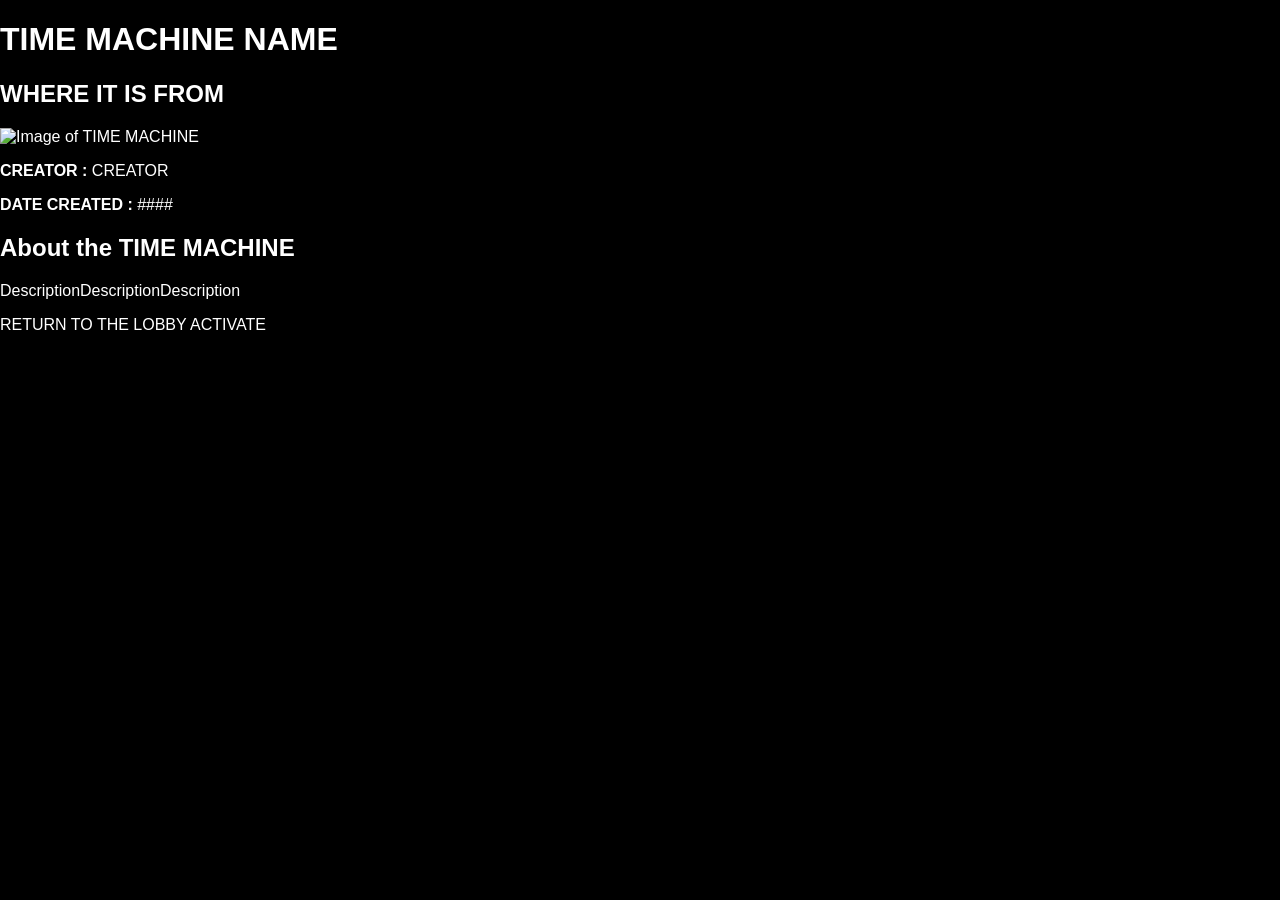
==== c204.html @ 37b7c5ef "Template made to be used for each time machine, blank time machine html's" ====
<!DOCTYPE html>
<html lang="en">

<head>

    <meta charset="UTF-8">

    <meta name="viewport" content="width=device-width, initial-scale=1.0">

    <title>TIME MACHINE</title>

    <link rel="stylesheet" href="css/style.css">

</head>

<body>

    <main class="machine-page">

        <h1>TIME MACHINE NAME</h1>

        <h2>WHERE IT IS FROM</h2>

        <img src="images/machine-image.jpg"
             alt="Image of TIME MACHINE">

        <section class="machine-info">

            <p>
                <strong>CREATOR :</strong>
                CREATOR
            </p>

            <p>
                <strong>DATE CREATED :</strong>
                ####
            </p>

        </section>

        <section class="description">

            <h2>About the TIME MACHINE</h2>

            <p>
                DescriptionDescriptionDescription
            </p>

        </section>

        <div class="machine-buttons">

            <a href="lobby.html">
                RETURN TO THE LOBBY
            </a>

            <a href="ending.html">
                ACTIVATE
            </a>

        </div>

    </main>

</body>

</html>
---- css/style.css ----
/*body/general*/

body {
    background-color: #000000;
    color: #ffffff;

    font-family: Arial, sans-serif;

    margin: 0;
    padding: 0;
}

/*headings*/

h1 {
    font-family: Arial, sans-serif;
}

/*text*/

p {
    font-family: Arial, sans-serif;
}

/*links+buttons*/

a {
    color: #ffffff;
    text-decoration: none;
}


.buttons a {
    display: inline-block;

    padding: 15px 25px;

    margin: 10px;

    border: 1px solid #ffffff;
}
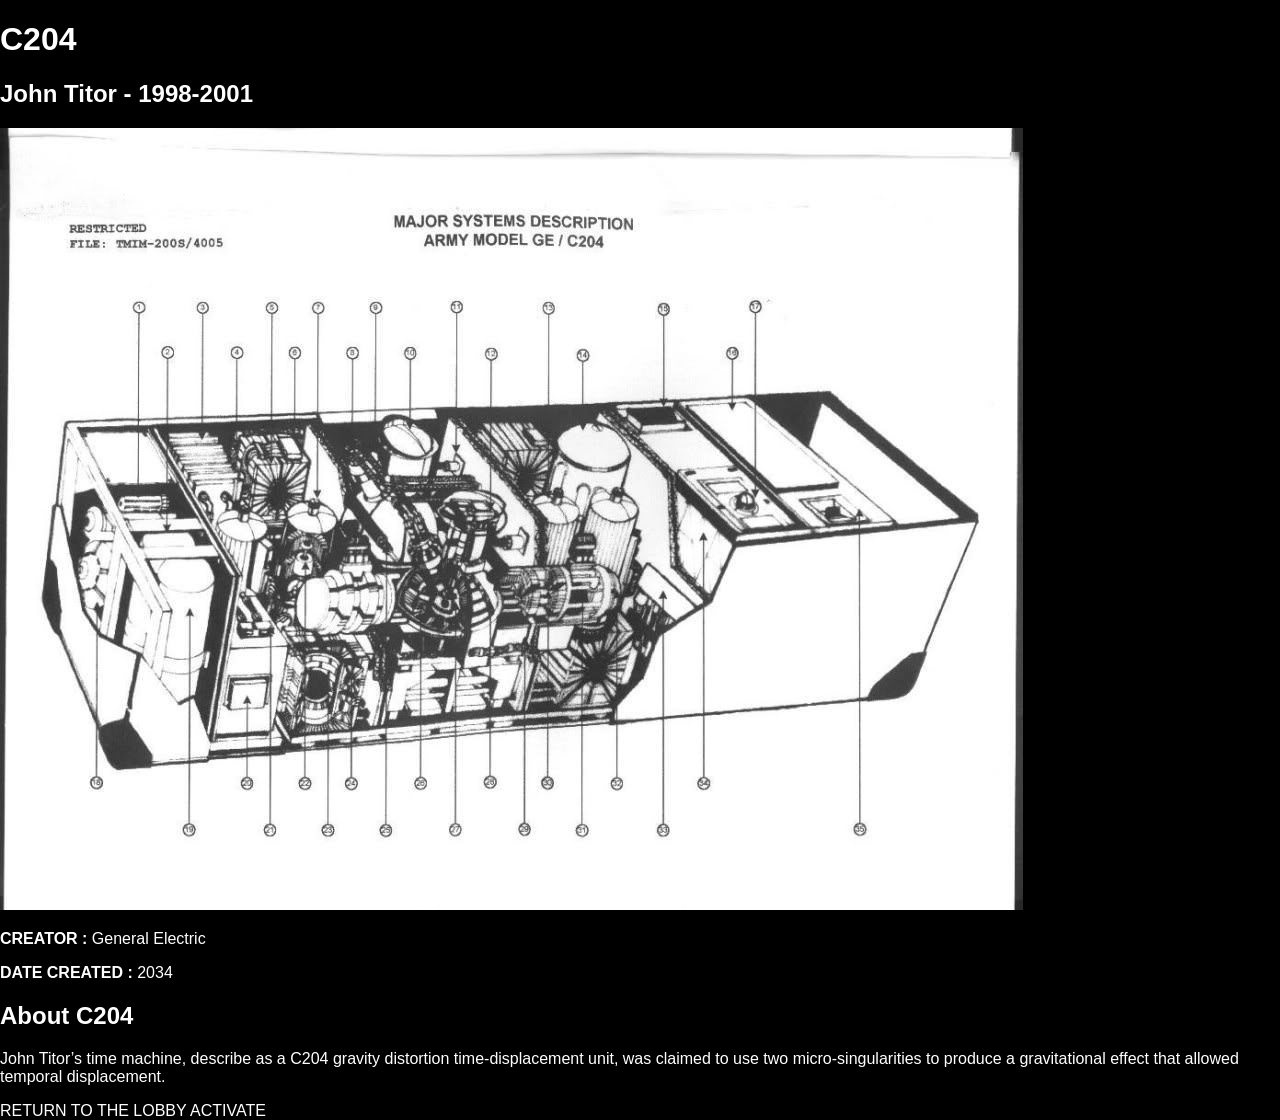
==== commit 8956f0f7: "Created each page for each time machine using template" ====
--- a/c204.html
+++ b/c204.html
@@ -7,7 +7,7 @@
 
     <meta name="viewport" content="width=device-width, initial-scale=1.0">
 
-    <title>TIME MACHINE</title>
+    <title>C204</title>
 
     <link rel="stylesheet" href="css/style.css">
 
@@ -17,33 +17,33 @@
 
     <main class="machine-page">
 
-        <h1>TIME MACHINE NAME</h1>
+        <h1>C204</h1>
 
-        <h2>WHERE IT IS FROM</h2>
+        <h2>John Titor - 1998-2001</h2>
 
-        <img src="images/machine-image.jpg"
-             alt="Image of TIME MACHINE">
+        <img src="images/c204.jpeg"
+             alt="Image of C204">
 
         <section class="machine-info">
 
             <p>
                 <strong>CREATOR :</strong>
-                CREATOR
+                General Electric
             </p>
 
             <p>
                 <strong>DATE CREATED :</strong>
-                ####
+                2034
             </p>
 
         </section>
 
         <section class="description">
 
-            <h2>About the TIME MACHINE</h2>
+            <h2>About C204</h2>
 
             <p>
-                DescriptionDescriptionDescription
+                John Titor’s time machine, describe as a C204 gravity distortion time-displacement unit, was claimed to use two micro-singularities to produce a gravitational effect that allowed temporal displacement.
             </p>
 
         </section>
@@ -54,7 +54,7 @@
                 RETURN TO THE LOBBY
             </a>
 
-            <a href="ending.html">
+            <a href="index.html">
                 ACTIVATE
             </a>
 
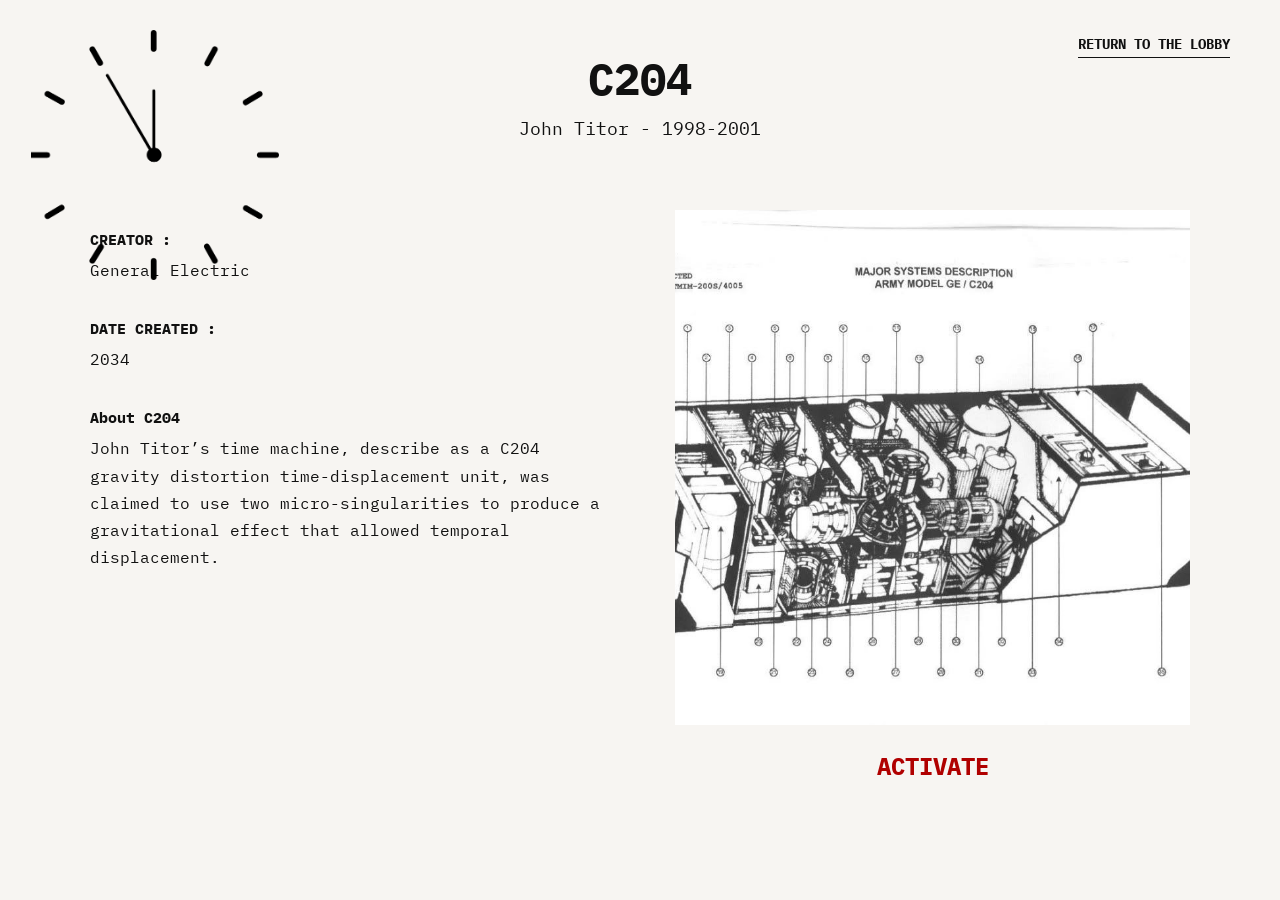
==== commit 1f319b09: "updated style.css with reworked colors, fonts, etc. + reworked time machine pages, added clock image" ====
--- a/c204.html
+++ b/c204.html
@@ -15,50 +15,69 @@
 
 <body>
 
-    <main class="machine-page">
+    <img
+        src="images/clock.png"
+        class="page-clock"
+    >
+
+    <a
+        href="lobby.html"
+        class="return-lobby"
+    >
+        RETURN TO THE LOBBY
+    </a>
+
+    <header class="machine-title">
 
         <h1>C204</h1>
 
         <h2>John Titor - 1998-2001</h2>
 
-        <img src="images/c204.jpeg"
-             alt="Image of C204">
+    </header>
+
+    <main class="machine-content">
 
         <section class="machine-info">
 
+            <h3>CREATOR :</h3>
+
             <p>
-                <strong>CREATOR :</strong>
                 General Electric
             </p>
 
+
+            <h3>DATE CREATED :</h3>
+
             <p>
-                <strong>DATE CREATED :</strong>
                 2034
+            </p>
+
+
+            <h3>About C204</h3>
+
+            <p>
+                   John Titor’s time machine, describe as a C204 gravity distortion time-displacement unit, was claimed to use two micro-singularities to produce a gravitational effect that allowed temporal displacement.
             </p>
 
         </section>
 
-        <section class="description">
+        <section>
 
-            <h2>About C204</h2>
+            <img
+                src="images/c204.jpeg"
+                class="machine-image"
+            >
 
-            <p>
-                John Titor’s time machine, describe as a C204 gravity distortion time-displacement unit, was claimed to use two micro-singularities to produce a gravitational effect that allowed temporal displacement.
-            </p>
+
+            <a
+                href="index.html"
+                class="activate"
+            >
+                ACTIVATE
+            </a>
 
         </section>
 
-        <div class="machine-buttons">
-
-            <a href="lobby.html">
-                RETURN TO THE LOBBY
-            </a>
-
-            <a href="index.html">
-                ACTIVATE
-            </a>
-
-        </div>
 
     </main>
 
--- a/css/style.css
+++ b/css/style.css
@@ -1,41 +1,346 @@
-/*body/general*/
+/*font import*/
+
+@import url('https://fonts.googleapis.com/css2?family=IBM+Plex+Mono:wght@400;500;600;700&display=swap');
+
+
+/*colors*/
+
+:root {
+    --cream: #f7f5f2;
+    --black: #111111;
+    --red: #b00000;
+    --border: #111111;
+}
+
+
+/*general stuff*/
+
+* {
+    box-sizing: border-box;
+}
 
 body {
-    background-color: #000000;
-    color: #ffffff;
-
-    font-family: Arial, sans-serif;
+    background-color: var(--cream);
+    color: var(--black);
+
+    font-family: 'IBM Plex Mono', monospace;
 
     margin: 0;
     padding: 0;
 }
 
-/*headings*/
-
-h1 {
-    font-family: Arial, sans-serif;
-}
-
-/*text*/
-
+a {
+    color: var(--black);
+    text-decoration: none;
+}
+
+h1,
+h2,
+h3,
 p {
-    font-family: Arial, sans-serif;
-}
-
-/*links+buttons*/
-
-a {
-    color: #ffffff;
-    text-decoration: none;
-}
-
-
-.buttons a {
-    display: inline-block;
-
-    padding: 15px 25px;
-
-    margin: 10px;
-
-    border: 1px solid #ffffff;
+    margin-top: 0;
+}
+
+
+/*clock image*/
+
+.clock {
+    width: 500;
+    height: 500;
+
+    object-fit: contain;
+}
+
+
+/*entrance page*/
+
+.entrance {
+    min-height: 100vh;
+
+    display: flex;
+    flex-direction: column;
+
+    align-items: center;
+    justify-content: center;
+
+    text-align: center;
+
+    padding: 40px;
+}
+
+.entrance .clock {
+    margin-bottom: 30px;
+}
+
+.entrance h1 {
+    font-size: 48px;
+    font-weight: 700;
+
+    margin-bottom: 20px;
+}
+
+.entrance p {
+    font-size: 18px;
+}
+
+
+/*entrance buttons*/
+
+.entrance .buttons {
+    display: flex;
+
+    gap: 20px;
+
+    margin-top: 40px;
+}
+
+.entrance .buttons a {
+    border: 2px solid var(--black);
+
+    padding: 25px 45px;
+
+    font-size: 20px;
+    font-weight: 700;
+}
+
+.entrance .buttons a:hover {
+    background-color: var(--black);
+    color: var(--cream);
+}
+
+
+/*time machine page(s) clock*/
+
+.page-clock {
+    position: absolute;
+
+    top: 30px;
+    left: 30px;
+
+    width: 250px;
+    height: 250px;
+
+    object-fit: contain;
+}
+
+
+/*outside page*/
+
+.outside {
+    min-height: 100vh;
+
+    display: flex;
+    flex-direction: column;
+
+    align-items: center;
+    justify-content: center;
+
+    text-align: center;
+}
+
+.outside h1 {
+    font-weight: 700;
+}
+
+.outside a {
+    margin-top: 30px;
+
+    border: 2px solid var(--black);
+
+    padding: 18px 30px;
+
+    font-weight: 700;
+}
+.outside a:hover {
+    background-color: var(--red);
+    color: var(--cream);
+}
+
+
+/*lobby page*/
+
+.lobby {
+    min-height: 100vh;
+
+    padding: 120px 100px 80px;
+
+    text-align: center;
+}
+
+.lobby h1 {
+    text-align: center;
+
+    font-size: 42px;
+
+    font-weight: 700;
+
+    margin-bottom: 60px;
+}
+
+.machines {
+    max-width: 900px;
+
+    margin: 0 auto;
+
+    display: flex;
+    flex-direction: column;
+
+    gap: 25px;
+}
+
+
+/*exhibit numbers*/
+
+.exhibit-number {
+    font-size: 14px;
+
+    font-weight: 700;
+
+    margin-bottom: 8px;
+}
+
+
+/*time machine buttons*/
+
+.machine-button {
+    display: block;
+
+    border: 2px solid var(--black);
+
+    padding: 25px;
+
+    font-size: 24px;
+
+    font-weight: 700;
+}
+
+.machine-button:hover {
+    background-color: var(--black);
+    color: var(--cream);
+}
+
+
+/*time machine pages*/
+
+.machine-page {
+    min-height: 100vh;
+
+    padding: 40px 70px;
+}
+
+
+/*return to lobby button*/
+
+.return-lobby {
+    position: absolute;
+
+    top: 35px;
+    right: 50px;
+
+    font-size: 14px;
+
+    font-weight: 700;
+
+    border-bottom: 1px solid var(--black);
+
+    padding-bottom: 4px;
+}
+
+
+/*time machine title*/
+
+.machine-title {
+    text-align: center;
+
+    padding-top: 50px;
+
+    margin-bottom: 70px;
+}
+
+.machine-title h1 {
+    font-size: 44px;
+
+    font-weight: 700;
+
+    margin-bottom: 10px;
+}
+
+.machine-title h2 {
+    font-size: 18px;
+
+    font-weight: 400;
+}
+
+
+/*time machine content*/
+
+.machine-content {
+    max-width: 1100px;
+
+    margin: 0 auto;
+
+    display: grid;
+
+    grid-template-columns: 1fr 1fr;
+
+    gap: 70px;
+
+    align-items: start;
+}
+
+
+/*time machine description*/
+
+.machine-info {
+    padding-top: 20px;
+}
+
+.machine-info h3 {
+    font-size: 15px;
+
+    font-weight: 700;
+
+    margin-bottom: 8px;
+}
+
+.machine-info p {
+    font-size: 16px;
+
+    line-height: 1.7;
+
+    margin-bottom: 35px;
+}
+
+
+/*time machine image*/
+
+.machine-image {
+    width: 100%;
+
+    aspect-ratio: 1 / 1;
+
+    object-fit: cover;
+
+    display: block;
+}
+
+
+/*time machine activation button */
+
+.activate {
+    display: block;
+
+    margin-top: 25px;
+
+    color: var(--red);
+
+    font-size: 24px;
+
+    font-weight: 700;
+
+    text-align: center;
+}
+
+.activate:hover {
+    text-decoration: underline;
 }
